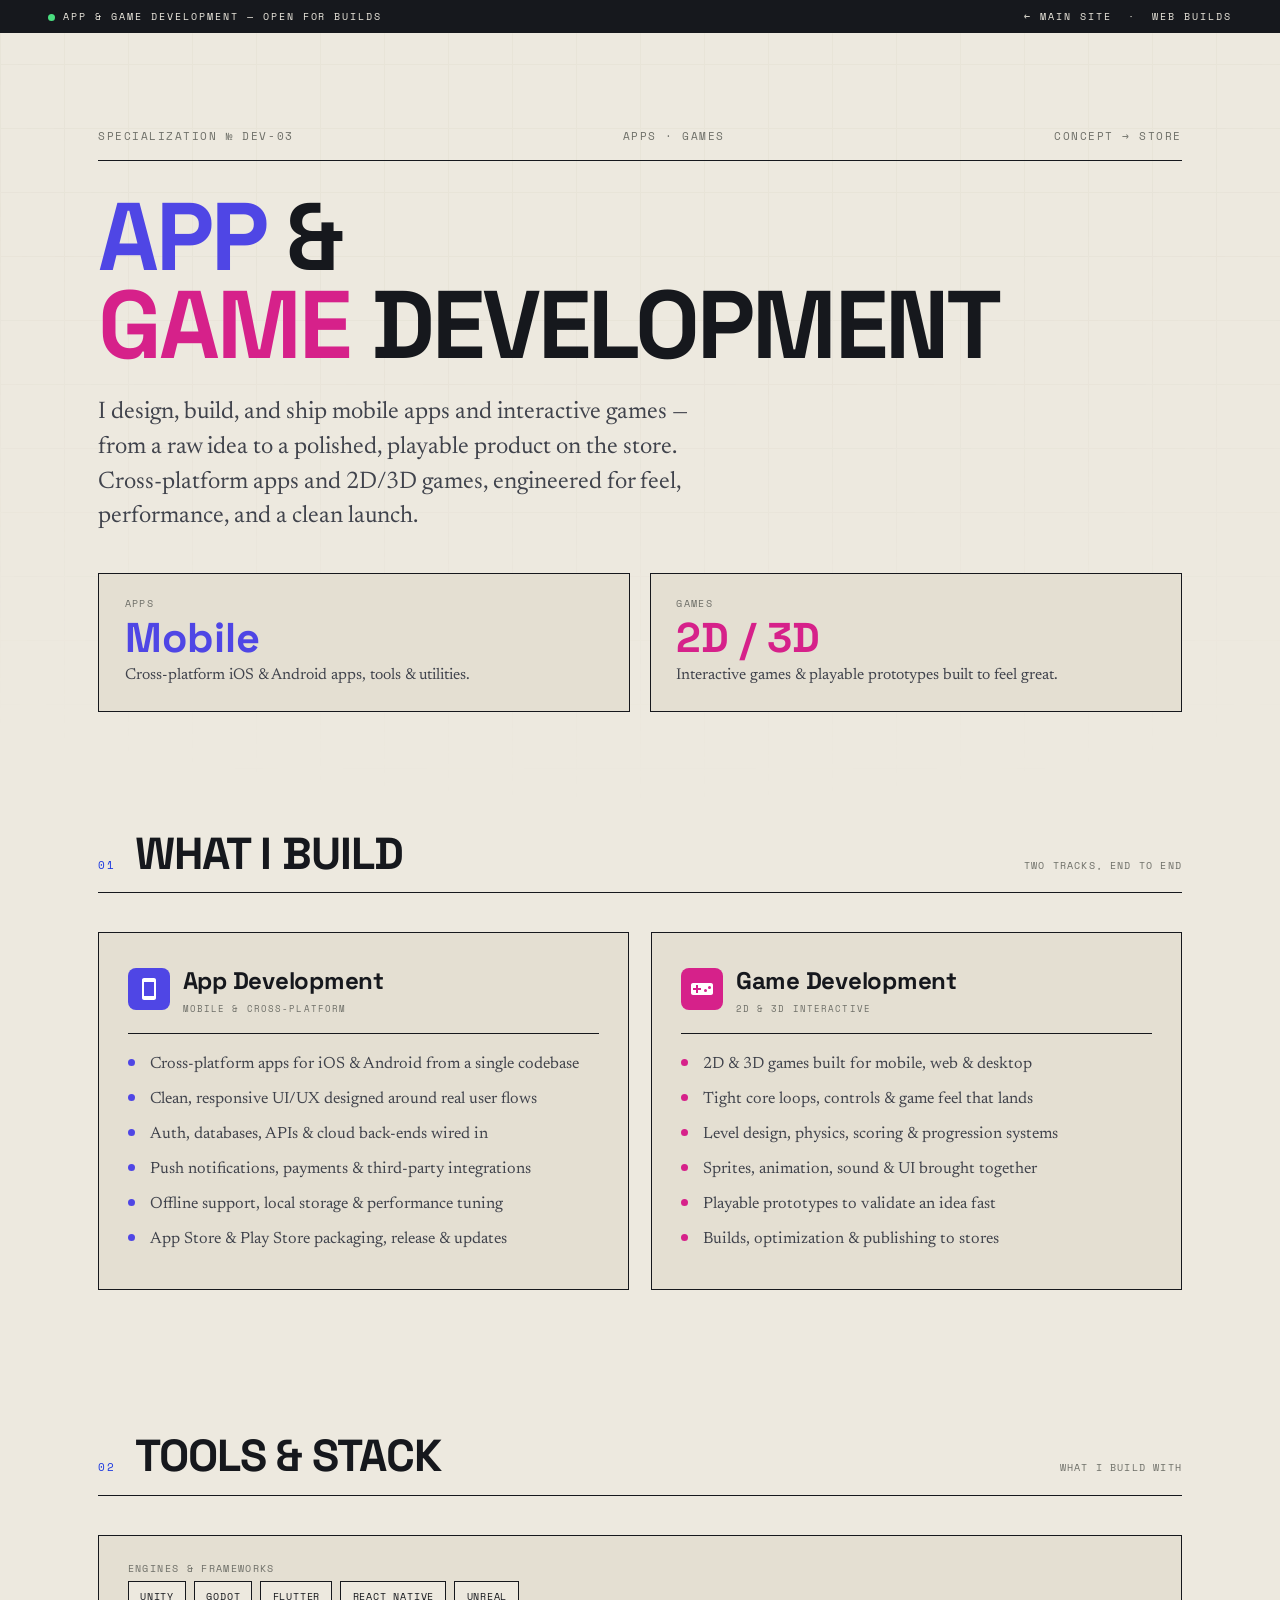
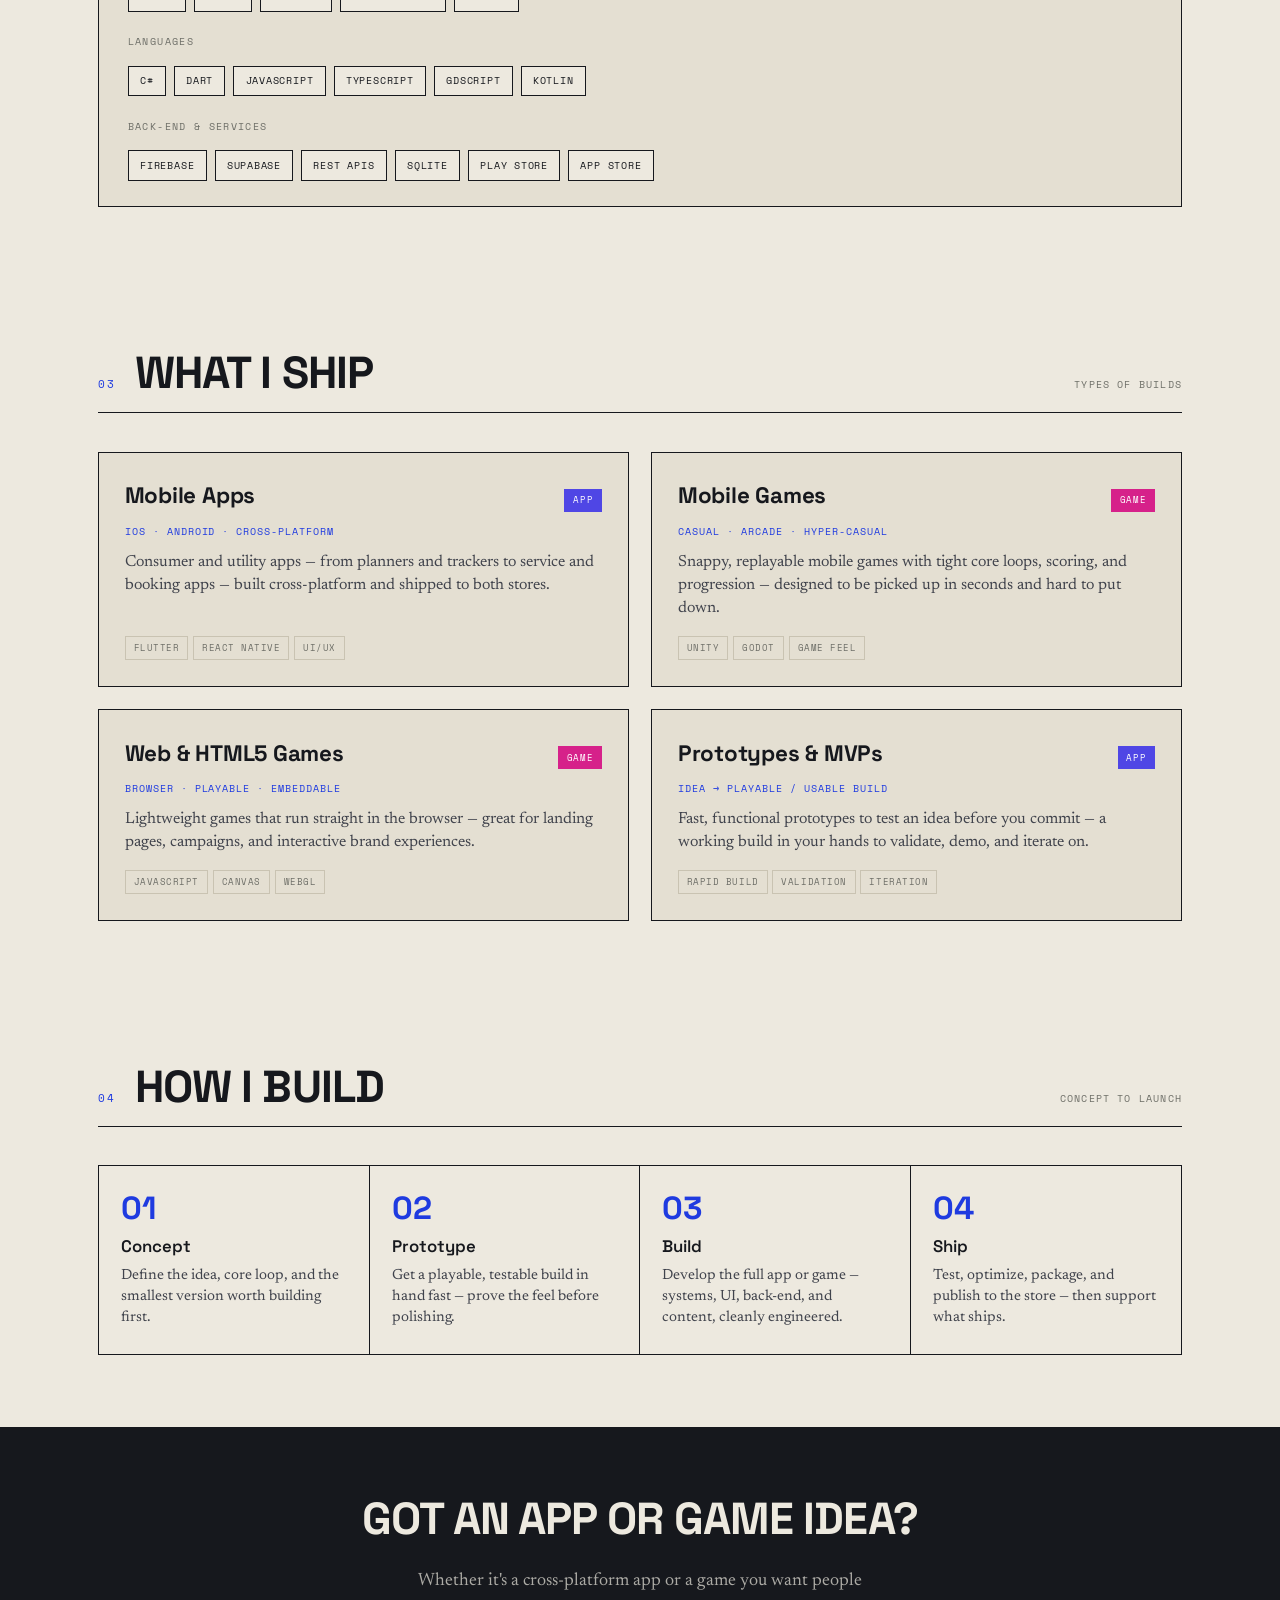
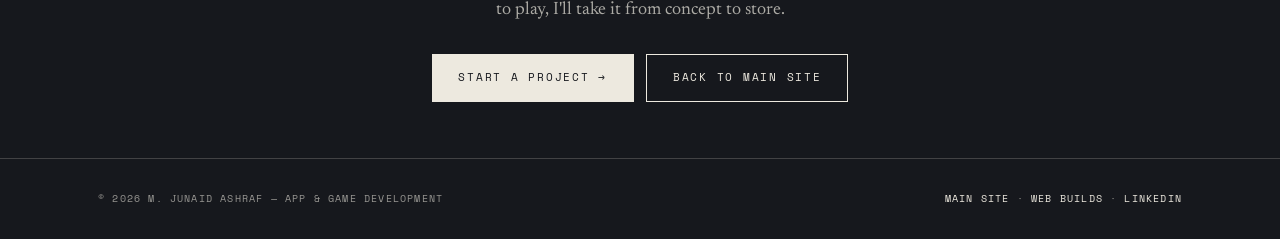
==== app-game-development.html @ 167d51f9 "Add App & Game Development page with Other Skills footer button Co-Authored-By: Claude Opus 4.8 <nor" ====
<!DOCTYPE html>
<html lang="en">
<head>
<meta charset="UTF-8"/>
<meta name="viewport" content="width=device-width, initial-scale=1.0"/>
<title>M. Junaid Ashraf — App &amp; Game Development</title>
<meta name="description" content="App & Game developer — mobile apps, cross-platform builds and interactive games designed, built and shipped from concept to store."/>
<link rel="preconnect" href="https://fonts.googleapis.com"/>
<link rel="preconnect" href="https://fonts.gstatic.com" crossorigin/>
<link href="https://fonts.googleapis.com/css2?family=Space+Grotesk:wght@400;500;600;700&family=Newsreader:ital,opsz,wght@0,6..72,400;0,6..72,500;1,6..72,400&family=Space+Mono:wght@400;700&display=swap" rel="stylesheet"/>
<style>
:root{
  --paper:#EDE9DF;--paper-2:#E4DFD2;--ink:#16181D;--ink-soft:#40434C;--ink-mute:#6E6F68;
  --line:#C9C3B2;--signal:#1F3BE0;
  --app:#4F46E5;   /* app indigo */
  --game:#D6218A;  /* game magenta */
  --disp:'Space Grotesk',sans-serif;--body:'Newsreader',Georgia,serif;--mono:'Space Mono',ui-monospace,monospace;
}
*,*::before,*::after{box-sizing:border-box;margin:0;padding:0;}
html{scroll-behavior:smooth;}
body{background:var(--paper);color:var(--ink);font-family:var(--body);font-size:18px;line-height:1.6;-webkit-font-smoothing:antialiased;overflow-x:hidden;}
@media (prefers-reduced-motion:reduce){html{scroll-behavior:auto;}*{animation:none!important;transition:none!important;}}
body::before{content:'';position:fixed;inset:0;z-index:0;pointer-events:none;
  background-image:linear-gradient(var(--line) 1px,transparent 1px),linear-gradient(90deg,var(--line) 1px,transparent 1px);
  background-size:64px 64px;opacity:.14;mask-image:radial-gradient(ellipse 120% 90% at 50% 0%,#000 40%,transparent 100%);}
.wrap{max-width:1180px;margin:0 auto;padding:0 clamp(1.25rem,4vw,3rem);position:relative;z-index:2;}

.statusbar{position:fixed;top:0;left:0;right:0;z-index:40;display:flex;justify-content:space-between;align-items:center;
  padding:.55rem clamp(1.25rem,4vw,3rem);background:var(--ink);color:var(--paper);
  font-family:var(--mono);font-size:.62rem;letter-spacing:.2em;text-transform:uppercase;}
.statusbar a{color:var(--paper);text-decoration:none;border-bottom:1px solid transparent;transition:border-color .2s;}
.statusbar a:hover{border-color:var(--paper);}
.statusbar .dot{display:inline-block;width:7px;height:7px;border-radius:50%;background:#4ADE80;margin-right:.5rem;vertical-align:middle;animation:blink 2.4s ease-in-out infinite;}
@keyframes blink{0%,100%{opacity:1}50%{opacity:.3}}

/* hero */
.hero{padding:8rem 0 3rem;}
.hero-file{display:flex;justify-content:space-between;border-bottom:1.5px solid var(--ink);padding-bottom:.9rem;margin-bottom:2rem;color:var(--ink-mute);font-family:var(--mono);font-size:.68rem;letter-spacing:.14em;text-transform:uppercase;flex-wrap:wrap;gap:.4rem;}
.hero h1{font-family:var(--disp);font-weight:700;font-size:clamp(2.6rem,8vw,6rem);line-height:.92;letter-spacing:-.03em;text-transform:uppercase;}
.hero h1 .apc{color:var(--app);}
.hero h1 .gmc{color:var(--game);}
.hero-lede{font-size:clamp(1.15rem,2.2vw,1.5rem);line-height:1.45;max-width:46ch;margin-top:1.6rem;color:var(--ink-soft);}
.platstat{display:grid;grid-template-columns:1fr 1fr;gap:1.2rem;margin-top:2.4rem;}
.ps{border:1.5px solid var(--ink);padding:1.4rem 1.6rem;background:var(--paper-2);}
.ps .pt{font-family:var(--mono);font-size:.62rem;letter-spacing:.14em;text-transform:uppercase;color:var(--ink-mute);}
.ps .pn{font-family:var(--disp);font-weight:700;font-size:2.6rem;line-height:1;margin:.3rem 0;}
.ps.ap .pn{color:var(--app);} .ps.gm .pn{color:var(--game);}
.ps .pd{font-size:.98rem;color:var(--ink-soft);}

/* section shell */
.section{padding:4.5rem 0;}
.sec-head{display:flex;align-items:baseline;gap:1.2rem;margin-bottom:2.4rem;border-bottom:1.5px solid var(--ink);padding-bottom:1rem;flex-wrap:wrap;}
.sec-code{font-family:var(--mono);font-size:.7rem;letter-spacing:.16em;color:var(--signal);}
.sec-title{font-family:var(--disp);font-weight:700;font-size:clamp(1.7rem,4.5vw,2.8rem);letter-spacing:-.02em;text-transform:uppercase;line-height:1;}
.sec-note{margin-left:auto;font-family:var(--mono);font-size:.62rem;letter-spacing:.12em;color:var(--ink-mute);text-transform:uppercase;}

/* capability split */
.split{display:grid;grid-template-columns:1fr 1fr;gap:1.4rem;}
.plat{border:1.5px solid var(--ink);padding:1.8rem;background:var(--paper-2);}
.plat-top{display:flex;align-items:center;gap:.8rem;border-bottom:1.5px solid var(--ink);padding-bottom:1rem;margin-bottom:1.1rem;}
.plat-logo{width:42px;height:42px;border-radius:8px;display:flex;align-items:center;justify-content:center;flex-shrink:0;}
.plat-logo svg{width:24px;height:24px;fill:#fff;}
.plat.ap .plat-logo{background:var(--app);} .plat.gm .plat-logo{background:var(--game);}
.plat h3{font-family:var(--disp);font-weight:700;font-size:1.5rem;letter-spacing:-.01em;}
.plat h3 small{display:block;font-family:var(--mono);font-size:.58rem;letter-spacing:.12em;text-transform:uppercase;color:var(--ink-mute);font-weight:400;margin-top:2px;}
.plat ul{list-style:none;}
.plat li{position:relative;padding-left:1.4rem;margin-bottom:.55rem;color:var(--ink-soft);font-size:1.02rem;}
.plat.ap li::before{content:'';position:absolute;left:0;top:.5em;width:7px;height:7px;background:var(--app);border-radius:50%;}
.plat.gm li::before{content:'';position:absolute;left:0;top:.5em;width:7px;height:7px;background:var(--game);border-radius:50%;}

/* stack chips */
.stackwrap{border:1.5px solid var(--ink);background:var(--paper-2);padding:1.6rem 1.8rem;}
.stackrow{display:flex;flex-wrap:wrap;gap:.5rem;margin-top:1rem;}
.stackrow:first-of-type{margin-top:0;}
.chip{font-family:var(--mono);font-size:.62rem;letter-spacing:.08em;text-transform:uppercase;padding:.4rem .7rem;border:1.5px solid var(--ink);background:var(--paper);color:var(--ink);}
.stack-lbl{font-family:var(--mono);font-size:.6rem;letter-spacing:.14em;text-transform:uppercase;color:var(--ink-mute);margin:1.4rem 0 .3rem;}
.stack-lbl:first-child{margin-top:0;}

/* project / work cards */
.pf-grid{display:grid;grid-template-columns:repeat(2,1fr);gap:1.4rem;}
.pf{background:var(--paper-2);border:1.5px solid var(--ink);display:flex;flex-direction:column;transition:transform .28s,box-shadow .28s;padding:1.6rem;}
.pf:hover{transform:translateY(-5px);box-shadow:10px 10px 0 var(--ink);}
.pf-top{display:flex;justify-content:space-between;align-items:baseline;gap:1rem;}
.pf-name{font-family:var(--disp);font-weight:700;font-size:1.4rem;letter-spacing:-.01em;}
.pf-badge{font-family:var(--mono);font-size:.55rem;letter-spacing:.08em;text-transform:uppercase;padding:.28rem .55rem;color:#fff;white-space:nowrap;}
.pf-badge.ap{background:var(--app);} .pf-badge.gm{background:var(--game);}
.pf-kind{font-family:var(--mono);font-size:.62rem;letter-spacing:.1em;text-transform:uppercase;color:var(--signal);margin:.6rem 0 .7rem;}
.pf-desc{font-size:1rem;color:var(--ink-soft);line-height:1.45;flex:1;}
.pf-tags{display:flex;flex-wrap:wrap;gap:.3rem;margin-top:1rem;}
.pf-tags span{font-family:var(--mono);font-size:.55rem;letter-spacing:.06em;text-transform:uppercase;padding:.24rem .5rem;border:1px solid var(--line);color:var(--ink-mute);}

/* process */
.steps{display:grid;grid-template-columns:repeat(4,1fr);gap:0;border:1.5px solid var(--ink);}
.step{padding:1.6rem 1.4rem;border-right:1.5px solid var(--ink);}
.step:last-child{border-right:none;}
.step .sn{font-family:var(--disp);font-weight:700;font-size:2rem;color:var(--signal);line-height:1;}
.step h4{font-family:var(--disp);font-weight:600;font-size:1.05rem;margin:.6rem 0 .4rem;}
.step p{font-size:.92rem;color:var(--ink-soft);line-height:1.4;}

/* cta band */
.cta{background:var(--ink);color:var(--paper);padding:3.5rem 0;text-align:center;}
.cta h2{font-family:var(--disp);font-weight:700;font-size:clamp(1.8rem,4vw,2.8rem);letter-spacing:-.02em;text-transform:uppercase;}
.cta p{color:rgba(237,233,223,.7);margin:.8rem auto 1.8rem;max-width:46ch;}
.cta .btns{display:flex;gap:.8rem;justify-content:center;flex-wrap:wrap;}
.btn{font-family:var(--mono);font-size:.68rem;letter-spacing:.16em;text-transform:uppercase;padding:.9rem 1.6rem;text-decoration:none;display:inline-flex;align-items:center;gap:.5rem;border:1.5px solid var(--paper);transition:.2s;}
.btn-solid{background:var(--paper);color:var(--ink);}
.btn-solid:hover{background:#7C8BFF;border-color:#7C8BFF;color:#fff;}
.btn-ghost{color:var(--paper);}
.btn-ghost:hover{background:var(--paper);color:var(--ink);}

.foot{background:var(--ink);color:rgba(237,233,223,.6);border-top:1px solid rgba(237,233,223,.2);padding:2rem 0;font-family:var(--mono);font-size:.62rem;letter-spacing:.12em;text-transform:uppercase;}
.foot .fi{display:flex;justify-content:space-between;flex-wrap:wrap;gap:1rem;}
.foot a{color:var(--paper);text-decoration:none;}.foot a:hover{color:#7C8BFF;}

.rv{opacity:0;transform:translateY(24px);transition:opacity .7s cubic-bezier(.19,1,.22,1),transform .7s cubic-bezier(.19,1,.22,1);}
.rv.in{opacity:1;transform:none;}

@media (max-width:820px){
  body{font-size:16px;}
  .platstat,.split,.pf-grid{grid-template-columns:1fr;}
  .steps{grid-template-columns:1fr 1fr;}
  .step:nth-child(2){border-right:none;}
  .step:nth-child(1),.step:nth-child(2){border-bottom:1.5px solid var(--ink);}
  .sec-note{display:none;}
  .pf:hover{transform:none;box-shadow:5px 5px 0 var(--ink);}
}
@media (max-width:520px){.steps{grid-template-columns:1fr;}.step{border-right:none;border-bottom:1.5px solid var(--ink);}.step:last-child{border-bottom:none;}}
</style>
</head>
<body>

<div class="statusbar">
  <div><span class="dot"></span>App &amp; Game Development — Open for builds</div>
  <div><a href="index.html">← Main site</a> &nbsp;·&nbsp; <a href="web-development.html">Web builds</a></div>
</div>

<header class="hero" id="top">
  <div class="wrap">
    <div class="hero-file">
      <span>Specialization № DEV-03</span>
      <span>Apps · Games</span>
      <span>Concept → Store</span>
    </div>
    <h1><span class="apc">App</span> &amp;<br><span class="gmc">Game</span> Development</h1>
    <p class="hero-lede">I design, build, and ship mobile apps and interactive games — from a raw idea to a polished, playable product on the store. Cross-platform apps and 2D/3D games, engineered for feel, performance, and a clean launch.</p>
    <div class="platstat">
      <div class="ps ap"><div class="pt">Apps</div><div class="pn">Mobile</div><div class="pd">Cross-platform iOS &amp; Android apps, tools &amp; utilities.</div></div>
      <div class="ps gm"><div class="pt">Games</div><div class="pn">2D / 3D</div><div class="pd">Interactive games &amp; playable prototypes built to feel great.</div></div>
    </div>
  </div>
</header>

<!-- WHAT I DO -->
<section class="section" id="capabilities">
  <div class="wrap">
    <div class="sec-head rv"><span class="sec-code">01</span><h2 class="sec-title">What I Build</h2><span class="sec-note">Two tracks, end to end</span></div>
    <div class="split">
      <div class="plat ap rv">
        <div class="plat-top">
          <div class="plat-logo"><svg viewBox="0 0 24 24"><path d="M17 1.01L7 1c-1.1 0-2 .9-2 2v18c0 1.1.9 2 2 2h10c1.1 0 2-.9 2-2V3c0-1.1-.9-1.99-2-1.99zM17 19H7V5h10v14z"/></svg></div>
          <h3>App Development<small>Mobile &amp; cross-platform</small></h3>
        </div>
        <ul>
          <li>Cross-platform apps for iOS &amp; Android from a single codebase</li>
          <li>Clean, responsive UI/UX designed around real user flows</li>
          <li>Auth, databases, APIs &amp; cloud back-ends wired in</li>
          <li>Push notifications, payments &amp; third-party integrations</li>
          <li>Offline support, local storage &amp; performance tuning</li>
          <li>App Store &amp; Play Store packaging, release &amp; updates</li>
        </ul>
      </div>
      <div class="plat gm rv">
        <div class="plat-top">
          <div class="plat-logo"><svg viewBox="0 0 24 24"><path d="M21 6H3c-1.1 0-2 .9-2 2v8c0 1.1.9 2 2 2h18c1.1 0 2-.9 2-2V8c0-1.1-.9-2-2-2zM11 13H8v3H6v-3H3v-2h3V8h2v3h3v2zm4.5 2a1.5 1.5 0 110-3 1.5 1.5 0 010 3zm4-3a1.5 1.5 0 110-3 1.5 1.5 0 010 3z"/></svg></div>
          <h3>Game Development<small>2D &amp; 3D interactive</small></h3>
        </div>
        <ul>
          <li>2D &amp; 3D games built for mobile, web &amp; desktop</li>
          <li>Tight core loops, controls &amp; game feel that lands</li>
          <li>Level design, physics, scoring &amp; progression systems</li>
          <li>Sprites, animation, sound &amp; UI brought together</li>
          <li>Playable prototypes to validate an idea fast</li>
          <li>Builds, optimization &amp; publishing to stores</li>
        </ul>
      </div>
    </div>
  </div>
</section>

<!-- STACK -->
<section class="section" id="stack">
  <div class="wrap">
    <div class="sec-head rv"><span class="sec-code">02</span><h2 class="sec-title">Tools &amp; Stack</h2><span class="sec-note">What I build with</span></div>
    <div class="stackwrap rv">
      <p class="stack-lbl">Engines &amp; Frameworks</p>
      <div class="stackrow">
        <span class="chip">Unity</span><span class="chip">Godot</span><span class="chip">Flutter</span><span class="chip">React Native</span><span class="chip">Unreal</span>
      </div>
      <p class="stack-lbl">Languages</p>
      <div class="stackrow">
        <span class="chip">C#</span><span class="chip">Dart</span><span class="chip">JavaScript</span><span class="chip">TypeScript</span><span class="chip">GDScript</span><span class="chip">Kotlin</span>
      </div>
      <p class="stack-lbl">Back-end &amp; Services</p>
      <div class="stackrow">
        <span class="chip">Firebase</span><span class="chip">Supabase</span><span class="chip">REST APIs</span><span class="chip">SQLite</span><span class="chip">Play Store</span><span class="chip">App Store</span>
      </div>
    </div>
  </div>
</section>

<!-- WHAT I SHIP -->
<section class="section" id="work">
  <div class="wrap">
    <div class="sec-head rv"><span class="sec-code">03</span><h2 class="sec-title">What I Ship</h2><span class="sec-note">Types of builds</span></div>
    <div class="pf-grid">

      <article class="pf rv">
        <div class="pf-top"><h3 class="pf-name">Mobile Apps</h3><span class="pf-badge ap">App</span></div>
        <div class="pf-kind">iOS · Android · Cross-platform</div>
        <p class="pf-desc">Consumer and utility apps — from planners and trackers to service and booking apps — built cross-platform and shipped to both stores.</p>
        <div class="pf-tags"><span>Flutter</span><span>React Native</span><span>UI/UX</span></div>
      </article>

      <article class="pf rv">
        <div class="pf-top"><h3 class="pf-name">Mobile Games</h3><span class="pf-badge gm">Game</span></div>
        <div class="pf-kind">Casual · Arcade · Hyper-casual</div>
        <p class="pf-desc">Snappy, replayable mobile games with tight core loops, scoring, and progression — designed to be picked up in seconds and hard to put down.</p>
        <div class="pf-tags"><span>Unity</span><span>Godot</span><span>Game Feel</span></div>
      </article>

      <article class="pf rv">
        <div class="pf-top"><h3 class="pf-name">Web &amp; HTML5 Games</h3><span class="pf-badge gm">Game</span></div>
        <div class="pf-kind">Browser · Playable · Embeddable</div>
        <p class="pf-desc">Lightweight games that run straight in the browser — great for landing pages, campaigns, and interactive brand experiences.</p>
        <div class="pf-tags"><span>JavaScript</span><span>Canvas</span><span>WebGL</span></div>
      </article>

      <article class="pf rv">
        <div class="pf-top"><h3 class="pf-name">Prototypes &amp; MVPs</h3><span class="pf-badge ap">App</span></div>
        <div class="pf-kind">Idea → Playable / Usable Build</div>
        <p class="pf-desc">Fast, functional prototypes to test an idea before you commit — a working build in your hands to validate, demo, and iterate on.</p>
        <div class="pf-tags"><span>Rapid Build</span><span>Validation</span><span>Iteration</span></div>
      </article>

    </div>
  </div>
</section>

<!-- PROCESS -->
<section class="section" id="process">
  <div class="wrap">
    <div class="sec-head rv"><span class="sec-code">04</span><h2 class="sec-title">How I Build</h2><span class="sec-note">Concept to launch</span></div>
    <div class="steps rv">
      <div class="step"><div class="sn">01</div><h4>Concept</h4><p>Define the idea, core loop, and the smallest version worth building first.</p></div>
      <div class="step"><div class="sn">02</div><h4>Prototype</h4><p>Get a playable, testable build in hand fast — prove the feel before polishing.</p></div>
      <div class="step"><div class="sn">03</div><h4>Build</h4><p>Develop the full app or game — systems, UI, back-end, and content, cleanly engineered.</p></div>
      <div class="step"><div class="sn">04</div><h4>Ship</h4><p>Test, optimize, package, and publish to the store — then support what ships.</p></div>
    </div>
  </div>
</section>

<!-- CTA -->
<section class="cta" id="contact">
  <div class="wrap">
    <h2>Got an app or game idea?</h2>
    <p>Whether it's a cross-platform app or a game you want people to play, I'll take it from concept to store.</p>
    <div class="btns">
      <a href="mailto:junaidashrafqureshi@gmail.com" class="btn btn-solid">Start a project →</a>
      <a href="index.html" class="btn btn-ghost">Back to main site</a>
    </div>
  </div>
</section>

<footer class="foot">
  <div class="wrap fi">
    <span>© 2026 M. Junaid Ashraf — App &amp; Game Development</span>
    <span><a href="index.html">Main site</a> · <a href="web-development.html">Web builds</a> · <a href="https://linkedin.com/in/marketingjunaid" target="_blank" rel="noopener">LinkedIn</a></span>
  </div>
</footer>

<script>
(function(){
  var io=new IntersectionObserver(function(es){es.forEach(function(e){if(e.isIntersecting){e.target.classList.add('in');io.unobserve(e.target);}});},{threshold:.12,rootMargin:'0px 0px -40px 0px'});
  document.querySelectorAll('.rv').forEach(function(el){io.observe(el);});
})();
</script>
</body>
</html>
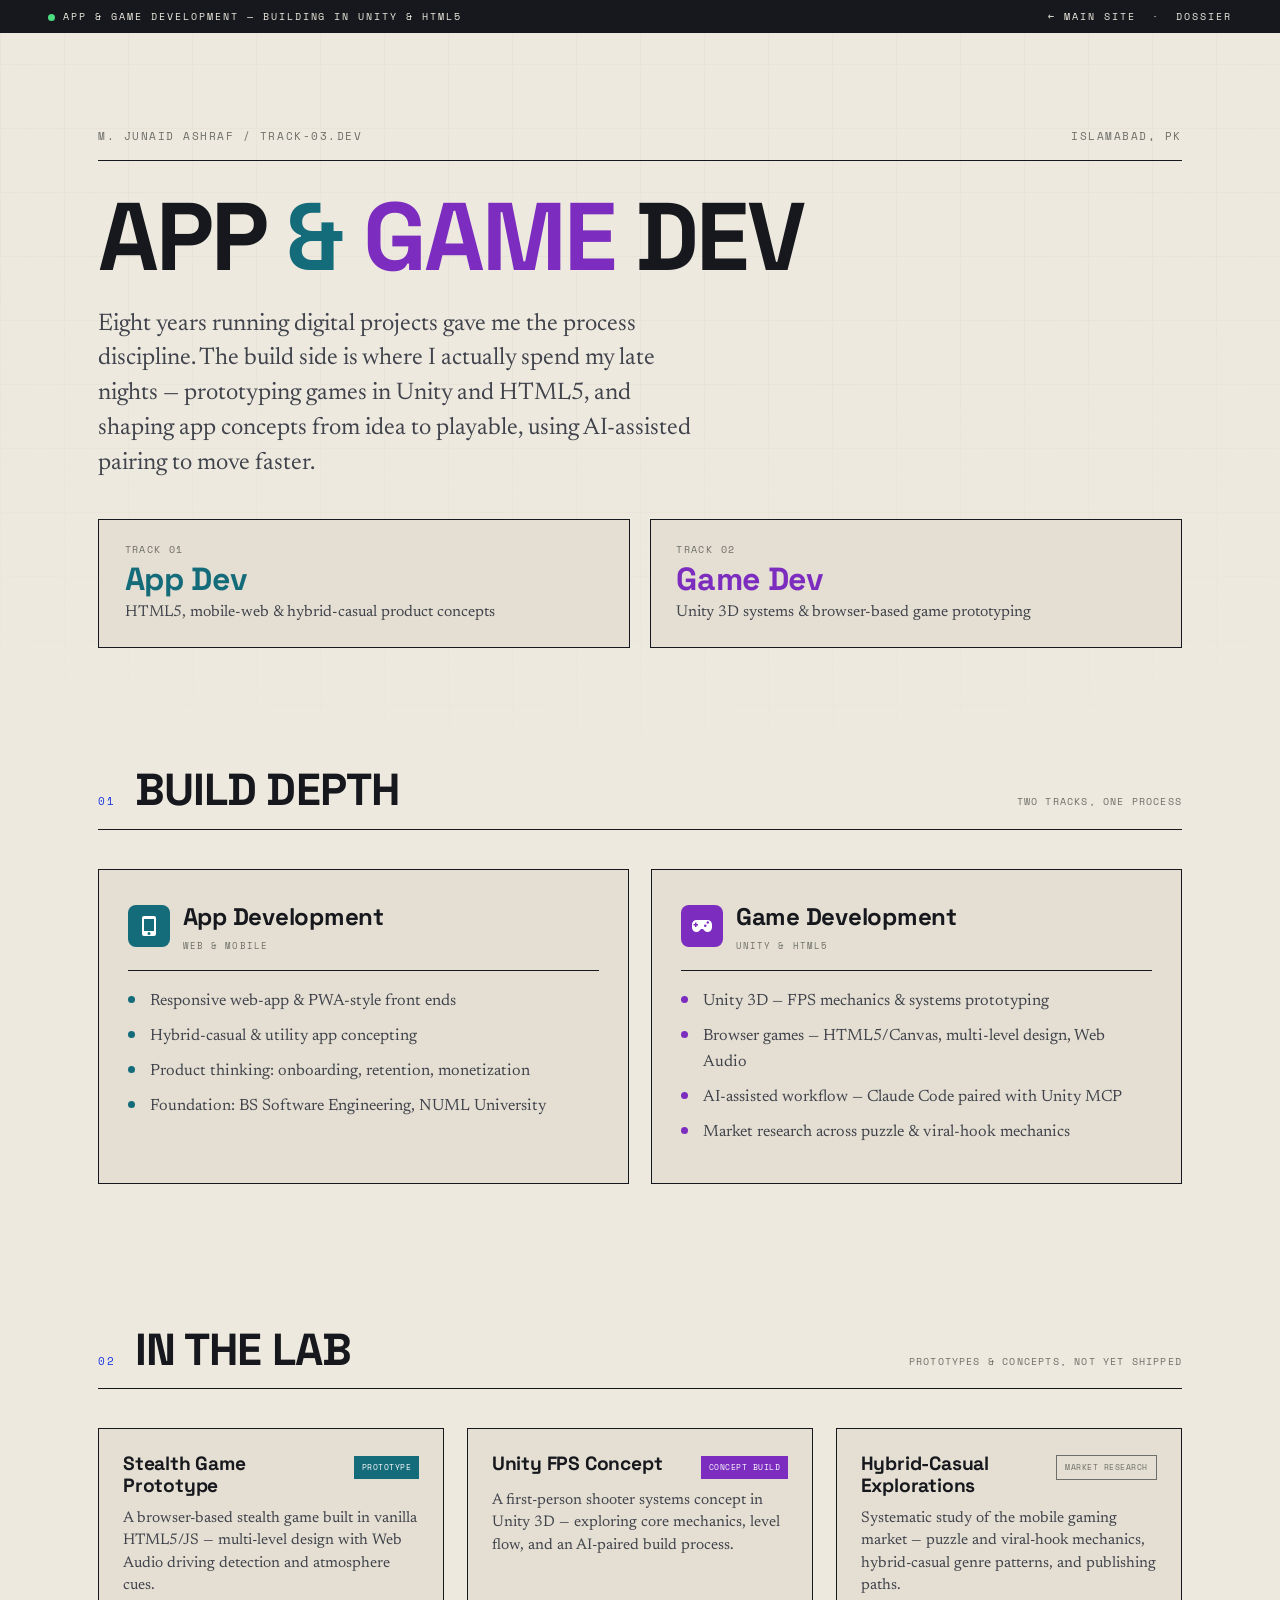
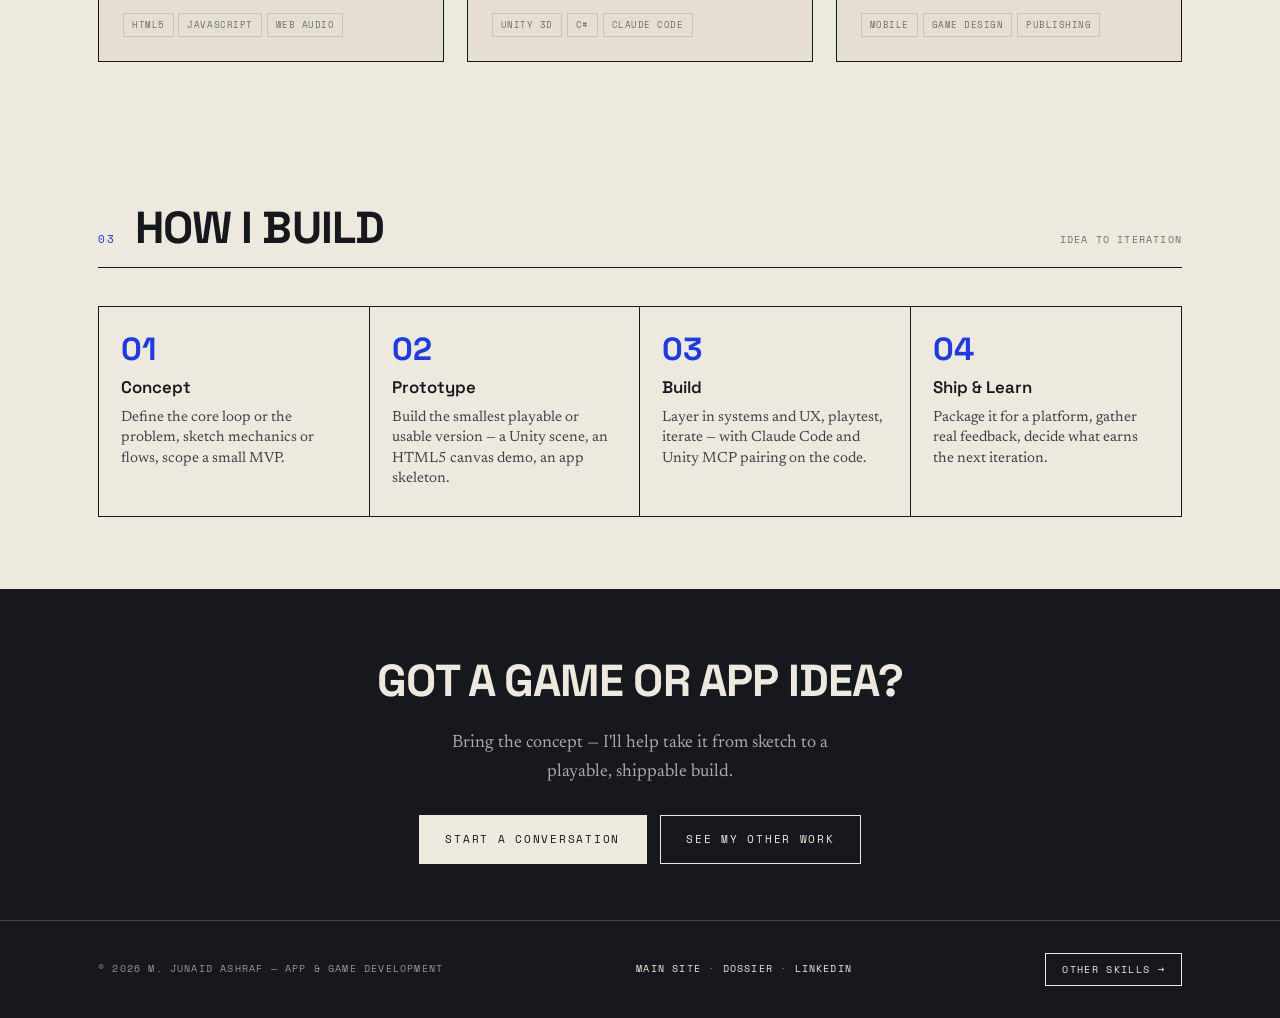
==== commit 5b3745fb: "Replace app-game page with real profile data (Unity/HTML5 prototyping, NUML SE) Co-Authored-By: Clau" ====
--- a/app-game-development.html
+++ b/app-game-development.html
@@ -4,7 +4,7 @@
 <meta charset="UTF-8"/>
 <meta name="viewport" content="width=device-width, initial-scale=1.0"/>
 <title>M. Junaid Ashraf — App &amp; Game Development</title>
-<meta name="description" content="App & Game developer — mobile apps, cross-platform builds and interactive games designed, built and shipped from concept to store."/>
+<meta name="description" content="App &amp; game developer — Unity 3D and HTML5 game prototyping, hybrid-casual concept design, and AI-assisted build workflows, alongside 8+ years in digital project management."/>
 <link rel="preconnect" href="https://fonts.googleapis.com"/>
 <link rel="preconnect" href="https://fonts.gstatic.com" crossorigin/>
 <link href="https://fonts.googleapis.com/css2?family=Space+Grotesk:wght@400;500;600;700&family=Newsreader:ital,opsz,wght@0,6..72,400;0,6..72,500;1,6..72,400&family=Space+Mono:wght@400;700&display=swap" rel="stylesheet"/>
@@ -12,8 +12,8 @@
 :root{
   --paper:#EDE9DF;--paper-2:#E4DFD2;--ink:#16181D;--ink-soft:#40434C;--ink-mute:#6E6F68;
   --line:#C9C3B2;--signal:#1F3BE0;
-  --app:#4F46E5;   /* app indigo */
-  --game:#D6218A;  /* game magenta */
+  --app:#146B7A;   /* app dev teal */
+  --game:#7C2CBF;  /* game dev violet */
   --disp:'Space Grotesk',sans-serif;--body:'Newsreader',Georgia,serif;--mono:'Space Mono',ui-monospace,monospace;
 }
 *,*::before,*::after{box-sizing:border-box;margin:0;padding:0;}
@@ -43,8 +43,8 @@
 .platstat{display:grid;grid-template-columns:1fr 1fr;gap:1.2rem;margin-top:2.4rem;}
 .ps{border:1.5px solid var(--ink);padding:1.4rem 1.6rem;background:var(--paper-2);}
 .ps .pt{font-family:var(--mono);font-size:.62rem;letter-spacing:.14em;text-transform:uppercase;color:var(--ink-mute);}
-.ps .pn{font-family:var(--disp);font-weight:700;font-size:2.6rem;line-height:1;margin:.3rem 0;}
-.ps.ap .pn{color:var(--app);} .ps.gm .pn{color:var(--game);}
+.ps .pn{font-family:var(--disp);font-weight:700;font-size:2rem;line-height:1;margin:.3rem 0;letter-spacing:-.01em;}
+.ps.app .pn{color:var(--app);} .ps.game .pn{color:var(--game);}
 .ps .pd{font-size:.98rem;color:var(--ink-soft);}
 
 /* section shell */
@@ -60,34 +60,27 @@
 .plat-top{display:flex;align-items:center;gap:.8rem;border-bottom:1.5px solid var(--ink);padding-bottom:1rem;margin-bottom:1.1rem;}
 .plat-logo{width:42px;height:42px;border-radius:8px;display:flex;align-items:center;justify-content:center;flex-shrink:0;}
 .plat-logo svg{width:24px;height:24px;fill:#fff;}
-.plat.ap .plat-logo{background:var(--app);} .plat.gm .plat-logo{background:var(--game);}
+.plat.app .plat-logo{background:var(--app);} .plat.game .plat-logo{background:var(--game);}
 .plat h3{font-family:var(--disp);font-weight:700;font-size:1.5rem;letter-spacing:-.01em;}
 .plat h3 small{display:block;font-family:var(--mono);font-size:.58rem;letter-spacing:.12em;text-transform:uppercase;color:var(--ink-mute);font-weight:400;margin-top:2px;}
 .plat ul{list-style:none;}
 .plat li{position:relative;padding-left:1.4rem;margin-bottom:.55rem;color:var(--ink-soft);font-size:1.02rem;}
-.plat.ap li::before{content:'';position:absolute;left:0;top:.5em;width:7px;height:7px;background:var(--app);border-radius:50%;}
-.plat.gm li::before{content:'';position:absolute;left:0;top:.5em;width:7px;height:7px;background:var(--game);border-radius:50%;}
-
-/* stack chips */
-.stackwrap{border:1.5px solid var(--ink);background:var(--paper-2);padding:1.6rem 1.8rem;}
-.stackrow{display:flex;flex-wrap:wrap;gap:.5rem;margin-top:1rem;}
-.stackrow:first-of-type{margin-top:0;}
-.chip{font-family:var(--mono);font-size:.62rem;letter-spacing:.08em;text-transform:uppercase;padding:.4rem .7rem;border:1.5px solid var(--ink);background:var(--paper);color:var(--ink);}
-.stack-lbl{font-family:var(--mono);font-size:.6rem;letter-spacing:.14em;text-transform:uppercase;color:var(--ink-mute);margin:1.4rem 0 .3rem;}
-.stack-lbl:first-child{margin-top:0;}
-
-/* project / work cards */
-.pf-grid{display:grid;grid-template-columns:repeat(2,1fr);gap:1.4rem;}
-.pf{background:var(--paper-2);border:1.5px solid var(--ink);display:flex;flex-direction:column;transition:transform .28s,box-shadow .28s;padding:1.6rem;}
-.pf:hover{transform:translateY(-5px);box-shadow:10px 10px 0 var(--ink);}
-.pf-top{display:flex;justify-content:space-between;align-items:baseline;gap:1rem;}
-.pf-name{font-family:var(--disp);font-weight:700;font-size:1.4rem;letter-spacing:-.01em;}
-.pf-badge{font-family:var(--mono);font-size:.55rem;letter-spacing:.08em;text-transform:uppercase;padding:.28rem .55rem;color:#fff;white-space:nowrap;}
-.pf-badge.ap{background:var(--app);} .pf-badge.gm{background:var(--game);}
-.pf-kind{font-family:var(--mono);font-size:.62rem;letter-spacing:.1em;text-transform:uppercase;color:var(--signal);margin:.6rem 0 .7rem;}
-.pf-desc{font-size:1rem;color:var(--ink-soft);line-height:1.45;flex:1;}
-.pf-tags{display:flex;flex-wrap:wrap;gap:.3rem;margin-top:1rem;}
-.pf-tags span{font-family:var(--mono);font-size:.55rem;letter-spacing:.06em;text-transform:uppercase;padding:.24rem .5rem;border:1px solid var(--line);color:var(--ink-mute);}
+.plat.app li::before{content:'';position:absolute;left:0;top:.5em;width:7px;height:7px;background:var(--app);border-radius:50%;}
+.plat.game li::before{content:'';position:absolute;left:0;top:.5em;width:7px;height:7px;background:var(--game);border-radius:50%;}
+
+/* lab / prototype cards (no fabricated shipped titles — honest work-in-progress grid) */
+.lab-grid{display:grid;grid-template-columns:repeat(3,1fr);gap:1.4rem;}
+.lab{background:var(--paper-2);border:1.5px solid var(--ink);display:flex;flex-direction:column;padding:1.5rem;transition:transform .28s,box-shadow .28s;}
+.lab:hover{transform:translateY(-5px);box-shadow:8px 8px 0 var(--ink);}
+.lab-top{display:flex;justify-content:space-between;align-items:baseline;gap:.8rem;margin-bottom:.7rem;}
+.lab-name{font-family:var(--disp);font-weight:700;font-size:1.2rem;letter-spacing:-.01em;line-height:1.15;}
+.lab-badge{font-family:var(--mono);font-size:.53rem;letter-spacing:.06em;text-transform:uppercase;padding:.28rem .5rem;white-space:nowrap;flex-shrink:0;}
+.lab-badge.proto{background:var(--app);color:#fff;}
+.lab-badge.concept{background:var(--game);color:#fff;}
+.lab-badge.research{border:1px solid var(--ink-mute);color:var(--ink-mute);}
+.lab-desc{font-size:.96rem;color:var(--ink-soft);line-height:1.45;flex:1;}
+.lab-tags{display:flex;flex-wrap:wrap;gap:.3rem;margin-top:1rem;}
+.lab-tags span{font-family:var(--mono);font-size:.55rem;letter-spacing:.06em;text-transform:uppercase;padding:.24rem .5rem;border:1px solid var(--line);color:var(--ink-mute);}
 
 /* process */
 .steps{display:grid;grid-template-columns:repeat(4,1fr);gap:0;border:1.5px solid var(--ink);}
@@ -100,7 +93,7 @@
 /* cta band */
 .cta{background:var(--ink);color:var(--paper);padding:3.5rem 0;text-align:center;}
 .cta h2{font-family:var(--disp);font-weight:700;font-size:clamp(1.8rem,4vw,2.8rem);letter-spacing:-.02em;text-transform:uppercase;}
-.cta p{color:rgba(237,233,223,.7);margin:.8rem auto 1.8rem;max-width:46ch;}
+.cta p{color:rgba(237,233,223,.7);margin:.8rem auto 1.8rem;max-width:44ch;}
 .cta .btns{display:flex;gap:.8rem;justify-content:center;flex-wrap:wrap;}
 .btn{font-family:var(--mono);font-size:.68rem;letter-spacing:.16em;text-transform:uppercase;padding:.9rem 1.6rem;text-decoration:none;display:inline-flex;align-items:center;gap:.5rem;border:1.5px solid var(--paper);transition:.2s;}
 .btn-solid{background:var(--paper);color:var(--ink);}
@@ -109,172 +102,190 @@
 .btn-ghost:hover{background:var(--paper);color:var(--ink);}
 
 .foot{background:var(--ink);color:rgba(237,233,223,.6);border-top:1px solid rgba(237,233,223,.2);padding:2rem 0;font-family:var(--mono);font-size:.62rem;letter-spacing:.12em;text-transform:uppercase;}
-.foot .fi{display:flex;justify-content:space-between;flex-wrap:wrap;gap:1rem;}
+.foot .fi{display:flex;justify-content:space-between;align-items:center;flex-wrap:wrap;gap:1rem;}
 .foot a{color:var(--paper);text-decoration:none;}.foot a:hover{color:#7C8BFF;}
+.foot-btn{display:inline-flex;align-items:center;gap:.4rem;border:1.5px solid var(--paper);padding:.5rem 1rem;font-family:var(--mono);font-size:.6rem;letter-spacing:.14em;text-transform:uppercase;color:var(--paper)!important;text-decoration:none;transition:.2s;}
+.foot-btn:hover{background:var(--paper);color:var(--ink)!important;}
 
 .rv{opacity:0;transform:translateY(24px);transition:opacity .7s cubic-bezier(.19,1,.22,1),transform .7s cubic-bezier(.19,1,.22,1);}
 .rv.in{opacity:1;transform:none;}
 
 @media (max-width:820px){
   body{font-size:16px;}
-  .platstat,.split,.pf-grid{grid-template-columns:1fr;}
+  .platstat,.split{grid-template-columns:1fr;}
+  .lab-grid{grid-template-columns:1fr 1fr;}
   .steps{grid-template-columns:1fr 1fr;}
   .step:nth-child(2){border-right:none;}
   .step:nth-child(1),.step:nth-child(2){border-bottom:1.5px solid var(--ink);}
   .sec-note{display:none;}
-  .pf:hover{transform:none;box-shadow:5px 5px 0 var(--ink);}
+  .lab:hover{transform:none;box-shadow:5px 5px 0 var(--ink);}
 }
-@media (max-width:520px){.steps{grid-template-columns:1fr;}.step{border-right:none;border-bottom:1.5px solid var(--ink);}.step:last-child{border-bottom:none;}}
+@media (max-width:520px){
+  .lab-grid{grid-template-columns:1fr;}
+  .steps{grid-template-columns:1fr;}
+  .step{border-right:none;border-bottom:1.5px solid var(--ink);}
+  .step:last-child{border-bottom:none;}
+}
 </style>
 </head>
 <body>
 
 <div class="statusbar">
-  <div><span class="dot"></span>App &amp; Game Development — Open for builds</div>
-  <div><a href="index.html">← Main site</a> &nbsp;·&nbsp; <a href="web-development.html">Web builds</a></div>
+  <div><span class="dot"></span>App &amp; Game Development — building in Unity &amp; HTML5</div>
+  <div><a href="index.html">← Main site</a> &nbsp;·&nbsp; <a href="studio.html">Dossier</a></div>
 </div>
 
-<header class="hero" id="top">
+<header class="hero">
   <div class="wrap">
     <div class="hero-file">
-      <span>Specialization № DEV-03</span>
-      <span>Apps · Games</span>
-      <span>Concept → Store</span>
-    </div>
-    <h1><span class="apc">App</span> &amp;<br><span class="gmc">Game</span> Development</h1>
-    <p class="hero-lede">I design, build, and ship mobile apps and interactive games — from a raw idea to a polished, playable product on the store. Cross-platform apps and 2D/3D games, engineered for feel, performance, and a clean launch.</p>
+      <span>M. Junaid Ashraf / track-03.dev</span>
+      <span>Islamabad, PK</span>
+    </div>
+    <h1>App <span class="apc">&amp;</span> <span class="gmc">Game</span> Dev</h1>
+    <p class="hero-lede">Eight years running digital projects gave me the process discipline. The build side is where I actually spend my late nights — prototyping games in Unity and HTML5, and shaping app concepts from idea to playable, using AI-assisted pairing to move faster.</p>
     <div class="platstat">
-      <div class="ps ap"><div class="pt">Apps</div><div class="pn">Mobile</div><div class="pd">Cross-platform iOS &amp; Android apps, tools &amp; utilities.</div></div>
-      <div class="ps gm"><div class="pt">Games</div><div class="pn">2D / 3D</div><div class="pd">Interactive games &amp; playable prototypes built to feel great.</div></div>
+      <div class="ps app">
+        <div class="pt">Track 01</div>
+        <div class="pn">App Dev</div>
+        <div class="pd">HTML5, mobile-web &amp; hybrid-casual product concepts</div>
+      </div>
+      <div class="ps game">
+        <div class="pt">Track 02</div>
+        <div class="pn">Game Dev</div>
+        <div class="pd">Unity 3D systems &amp; browser-based game prototyping</div>
+      </div>
     </div>
   </div>
 </header>
 
-<!-- WHAT I DO -->
-<section class="section" id="capabilities">
+<main>
+
+  <section class="section" id="depth">
+    <div class="wrap">
+      <div class="sec-head rv">
+        <span class="sec-code">01</span>
+        <h2 class="sec-title">Build Depth</h2>
+        <span class="sec-note">Two tracks, one process</span>
+      </div>
+      <div class="split">
+        <div class="plat app rv">
+          <div class="plat-top">
+            <div class="plat-logo">
+              <svg viewBox="0 0 24 24"><path d="M17 2H7a2 2 0 0 0-2 2v16a2 2 0 0 0 2 2h10a2 2 0 0 0 2-2V4a2 2 0 0 0-2-2zm-5 19a1.5 1.5 0 1 1 0-3 1.5 1.5 0 0 1 0 3zM17 17H7V5h10z"/></svg>
+            </div>
+            <h3>App Development<small>Web &amp; Mobile</small></h3>
+          </div>
+          <ul>
+            <li>Responsive web-app &amp; PWA-style front ends</li>
+            <li>Hybrid-casual &amp; utility app concepting</li>
+            <li>Product thinking: onboarding, retention, monetization</li>
+            <li>Foundation: BS Software Engineering, NUML University</li>
+          </ul>
+        </div>
+        <div class="plat game rv">
+          <div class="plat-top">
+            <div class="plat-logo">
+              <svg viewBox="0 0 24 24"><path d="M17.5 6h-11A4.5 4.5 0 0 0 2 10.5v3A4.5 4.5 0 0 0 6.5 18c1.1 0 2.13-.44 2.9-1.2L11 15h2l1.6 1.8c.77.76 1.8 1.2 2.9 1.2A4.5 4.5 0 0 0 22 13.5v-3A4.5 4.5 0 0 0 17.5 6zM8 10v1.5H6.5V13H5v-1.5H3.5V10H5V8.5h1.5V10zm7.25 3a1.25 1.25 0 1 1 0-2.5 1.25 1.25 0 0 1 0 2.5zm2.5-3.25a1.25 1.25 0 1 1 0-2.5 1.25 1.25 0 0 1 0 2.5z"/></svg>
+            </div>
+            <h3>Game Development<small>Unity &amp; HTML5</small></h3>
+          </div>
+          <ul>
+            <li>Unity 3D — FPS mechanics &amp; systems prototyping</li>
+            <li>Browser games — HTML5/Canvas, multi-level design, Web Audio</li>
+            <li>AI-assisted workflow — Claude Code paired with Unity MCP</li>
+            <li>Market research across puzzle &amp; viral-hook mechanics</li>
+          </ul>
+        </div>
+      </div>
+    </div>
+  </section>
+
+  <section class="section" id="lab">
+    <div class="wrap">
+      <div class="sec-head rv">
+        <span class="sec-code">02</span>
+        <h2 class="sec-title">In the Lab</h2>
+        <span class="sec-note">Prototypes &amp; concepts, not yet shipped</span>
+      </div>
+      <div class="lab-grid">
+        <div class="lab rv">
+          <div class="lab-top">
+            <span class="lab-name">Stealth Game Prototype</span>
+            <span class="lab-badge proto">Prototype</span>
+          </div>
+          <p class="lab-desc">A browser-based stealth game built in vanilla HTML5/JS — multi-level design with Web Audio driving detection and atmosphere cues.</p>
+          <div class="lab-tags"><span>HTML5</span><span>JavaScript</span><span>Web Audio</span></div>
+        </div>
+        <div class="lab rv">
+          <div class="lab-top">
+            <span class="lab-name">Unity FPS Concept</span>
+            <span class="lab-badge concept">Concept build</span>
+          </div>
+          <p class="lab-desc">A first-person shooter systems concept in Unity 3D — exploring core mechanics, level flow, and an AI-paired build process.</p>
+          <div class="lab-tags"><span>Unity 3D</span><span>C#</span><span>Claude Code</span></div>
+        </div>
+        <div class="lab rv">
+          <div class="lab-top">
+            <span class="lab-name">Hybrid-Casual Explorations</span>
+            <span class="lab-badge research">Market research</span>
+          </div>
+          <p class="lab-desc">Systematic study of the mobile gaming market — puzzle and viral-hook mechanics, hybrid-casual genre patterns, and publishing paths.</p>
+          <div class="lab-tags"><span>Mobile</span><span>Game Design</span><span>Publishing</span></div>
+        </div>
+      </div>
+    </div>
+  </section>
+
+  <section class="section" id="process">
+    <div class="wrap">
+      <div class="sec-head rv">
+        <span class="sec-code">03</span>
+        <h2 class="sec-title">How I Build</h2>
+        <span class="sec-note">Idea to iteration</span>
+      </div>
+      <div class="steps rv">
+        <div class="step">
+          <div class="sn">01</div>
+          <h4>Concept</h4>
+          <p>Define the core loop or the problem, sketch mechanics or flows, scope a small MVP.</p>
+        </div>
+        <div class="step">
+          <div class="sn">02</div>
+          <h4>Prototype</h4>
+          <p>Build the smallest playable or usable version — a Unity scene, an HTML5 canvas demo, an app skeleton.</p>
+        </div>
+        <div class="step">
+          <div class="sn">03</div>
+          <h4>Build</h4>
+          <p>Layer in systems and UX, playtest, iterate — with Claude Code and Unity MCP pairing on the code.</p>
+        </div>
+        <div class="step">
+          <div class="sn">04</div>
+          <h4>Ship &amp; Learn</h4>
+          <p>Package it for a platform, gather real feedback, decide what earns the next iteration.</p>
+        </div>
+      </div>
+    </div>
+  </section>
+
+</main>
+
+<div class="cta">
   <div class="wrap">
-    <div class="sec-head rv"><span class="sec-code">01</span><h2 class="sec-title">What I Build</h2><span class="sec-note">Two tracks, end to end</span></div>
-    <div class="split">
-      <div class="plat ap rv">
-        <div class="plat-top">
-          <div class="plat-logo"><svg viewBox="0 0 24 24"><path d="M17 1.01L7 1c-1.1 0-2 .9-2 2v18c0 1.1.9 2 2 2h10c1.1 0 2-.9 2-2V3c0-1.1-.9-1.99-2-1.99zM17 19H7V5h10v14z"/></svg></div>
-          <h3>App Development<small>Mobile &amp; cross-platform</small></h3>
-        </div>
-        <ul>
-          <li>Cross-platform apps for iOS &amp; Android from a single codebase</li>
-          <li>Clean, responsive UI/UX designed around real user flows</li>
-          <li>Auth, databases, APIs &amp; cloud back-ends wired in</li>
-          <li>Push notifications, payments &amp; third-party integrations</li>
-          <li>Offline support, local storage &amp; performance tuning</li>
-          <li>App Store &amp; Play Store packaging, release &amp; updates</li>
-        </ul>
-      </div>
-      <div class="plat gm rv">
-        <div class="plat-top">
-          <div class="plat-logo"><svg viewBox="0 0 24 24"><path d="M21 6H3c-1.1 0-2 .9-2 2v8c0 1.1.9 2 2 2h18c1.1 0 2-.9 2-2V8c0-1.1-.9-2-2-2zM11 13H8v3H6v-3H3v-2h3V8h2v3h3v2zm4.5 2a1.5 1.5 0 110-3 1.5 1.5 0 010 3zm4-3a1.5 1.5 0 110-3 1.5 1.5 0 010 3z"/></svg></div>
-          <h3>Game Development<small>2D &amp; 3D interactive</small></h3>
-        </div>
-        <ul>
-          <li>2D &amp; 3D games built for mobile, web &amp; desktop</li>
-          <li>Tight core loops, controls &amp; game feel that lands</li>
-          <li>Level design, physics, scoring &amp; progression systems</li>
-          <li>Sprites, animation, sound &amp; UI brought together</li>
-          <li>Playable prototypes to validate an idea fast</li>
-          <li>Builds, optimization &amp; publishing to stores</li>
-        </ul>
-      </div>
+    <h2>Got a game or app idea?</h2>
+    <p>Bring the concept — I'll help take it from sketch to a playable, shippable build.</p>
+    <div class="btns">
+      <a class="btn btn-solid" href="mailto:hello@techystorm.com">Start a conversation</a>
+      <a class="btn btn-ghost" href="index.html#portfolio">See my other work</a>
     </div>
   </div>
-</section>
-
-<!-- STACK -->
-<section class="section" id="stack">
-  <div class="wrap">
-    <div class="sec-head rv"><span class="sec-code">02</span><h2 class="sec-title">Tools &amp; Stack</h2><span class="sec-note">What I build with</span></div>
-    <div class="stackwrap rv">
-      <p class="stack-lbl">Engines &amp; Frameworks</p>
-      <div class="stackrow">
-        <span class="chip">Unity</span><span class="chip">Godot</span><span class="chip">Flutter</span><span class="chip">React Native</span><span class="chip">Unreal</span>
-      </div>
-      <p class="stack-lbl">Languages</p>
-      <div class="stackrow">
-        <span class="chip">C#</span><span class="chip">Dart</span><span class="chip">JavaScript</span><span class="chip">TypeScript</span><span class="chip">GDScript</span><span class="chip">Kotlin</span>
-      </div>
-      <p class="stack-lbl">Back-end &amp; Services</p>
-      <div class="stackrow">
-        <span class="chip">Firebase</span><span class="chip">Supabase</span><span class="chip">REST APIs</span><span class="chip">SQLite</span><span class="chip">Play Store</span><span class="chip">App Store</span>
-      </div>
-    </div>
-  </div>
-</section>
-
-<!-- WHAT I SHIP -->
-<section class="section" id="work">
-  <div class="wrap">
-    <div class="sec-head rv"><span class="sec-code">03</span><h2 class="sec-title">What I Ship</h2><span class="sec-note">Types of builds</span></div>
-    <div class="pf-grid">
-
-      <article class="pf rv">
-        <div class="pf-top"><h3 class="pf-name">Mobile Apps</h3><span class="pf-badge ap">App</span></div>
-        <div class="pf-kind">iOS · Android · Cross-platform</div>
-        <p class="pf-desc">Consumer and utility apps — from planners and trackers to service and booking apps — built cross-platform and shipped to both stores.</p>
-        <div class="pf-tags"><span>Flutter</span><span>React Native</span><span>UI/UX</span></div>
-      </article>
-
-      <article class="pf rv">
-        <div class="pf-top"><h3 class="pf-name">Mobile Games</h3><span class="pf-badge gm">Game</span></div>
-        <div class="pf-kind">Casual · Arcade · Hyper-casual</div>
-        <p class="pf-desc">Snappy, replayable mobile games with tight core loops, scoring, and progression — designed to be picked up in seconds and hard to put down.</p>
-        <div class="pf-tags"><span>Unity</span><span>Godot</span><span>Game Feel</span></div>
-      </article>
-
-      <article class="pf rv">
-        <div class="pf-top"><h3 class="pf-name">Web &amp; HTML5 Games</h3><span class="pf-badge gm">Game</span></div>
-        <div class="pf-kind">Browser · Playable · Embeddable</div>
-        <p class="pf-desc">Lightweight games that run straight in the browser — great for landing pages, campaigns, and interactive brand experiences.</p>
-        <div class="pf-tags"><span>JavaScript</span><span>Canvas</span><span>WebGL</span></div>
-      </article>
-
-      <article class="pf rv">
-        <div class="pf-top"><h3 class="pf-name">Prototypes &amp; MVPs</h3><span class="pf-badge ap">App</span></div>
-        <div class="pf-kind">Idea → Playable / Usable Build</div>
-        <p class="pf-desc">Fast, functional prototypes to test an idea before you commit — a working build in your hands to validate, demo, and iterate on.</p>
-        <div class="pf-tags"><span>Rapid Build</span><span>Validation</span><span>Iteration</span></div>
-      </article>
-
-    </div>
-  </div>
-</section>
-
-<!-- PROCESS -->
-<section class="section" id="process">
-  <div class="wrap">
-    <div class="sec-head rv"><span class="sec-code">04</span><h2 class="sec-title">How I Build</h2><span class="sec-note">Concept to launch</span></div>
-    <div class="steps rv">
-      <div class="step"><div class="sn">01</div><h4>Concept</h4><p>Define the idea, core loop, and the smallest version worth building first.</p></div>
-      <div class="step"><div class="sn">02</div><h4>Prototype</h4><p>Get a playable, testable build in hand fast — prove the feel before polishing.</p></div>
-      <div class="step"><div class="sn">03</div><h4>Build</h4><p>Develop the full app or game — systems, UI, back-end, and content, cleanly engineered.</p></div>
-      <div class="step"><div class="sn">04</div><h4>Ship</h4><p>Test, optimize, package, and publish to the store — then support what ships.</p></div>
-    </div>
-  </div>
-</section>
-
-<!-- CTA -->
-<section class="cta" id="contact">
-  <div class="wrap">
-    <h2>Got an app or game idea?</h2>
-    <p>Whether it's a cross-platform app or a game you want people to play, I'll take it from concept to store.</p>
-    <div class="btns">
-      <a href="mailto:junaidashrafqureshi@gmail.com" class="btn btn-solid">Start a project →</a>
-      <a href="index.html" class="btn btn-ghost">Back to main site</a>
-    </div>
-  </div>
-</section>
+</div>
 
 <footer class="foot">
   <div class="wrap fi">
     <span>© 2026 M. Junaid Ashraf — App &amp; Game Development</span>
-    <span><a href="index.html">Main site</a> · <a href="web-development.html">Web builds</a> · <a href="https://linkedin.com/in/marketingjunaid" target="_blank" rel="noopener">LinkedIn</a></span>
+    <span><a href="index.html">Main site</a> · <a href="studio.html">Dossier</a> · <a href="https://linkedin.com/in/marketingjunaid" target="_blank" rel="noopener">LinkedIn</a></span>
+    <a class="foot-btn" href="services.html">Other skills →</a>
   </div>
 </footer>
 
@@ -284,5 +295,6 @@
   document.querySelectorAll('.rv').forEach(function(el){io.observe(el);});
 })();
 </script>
+
 </body>
 </html>
